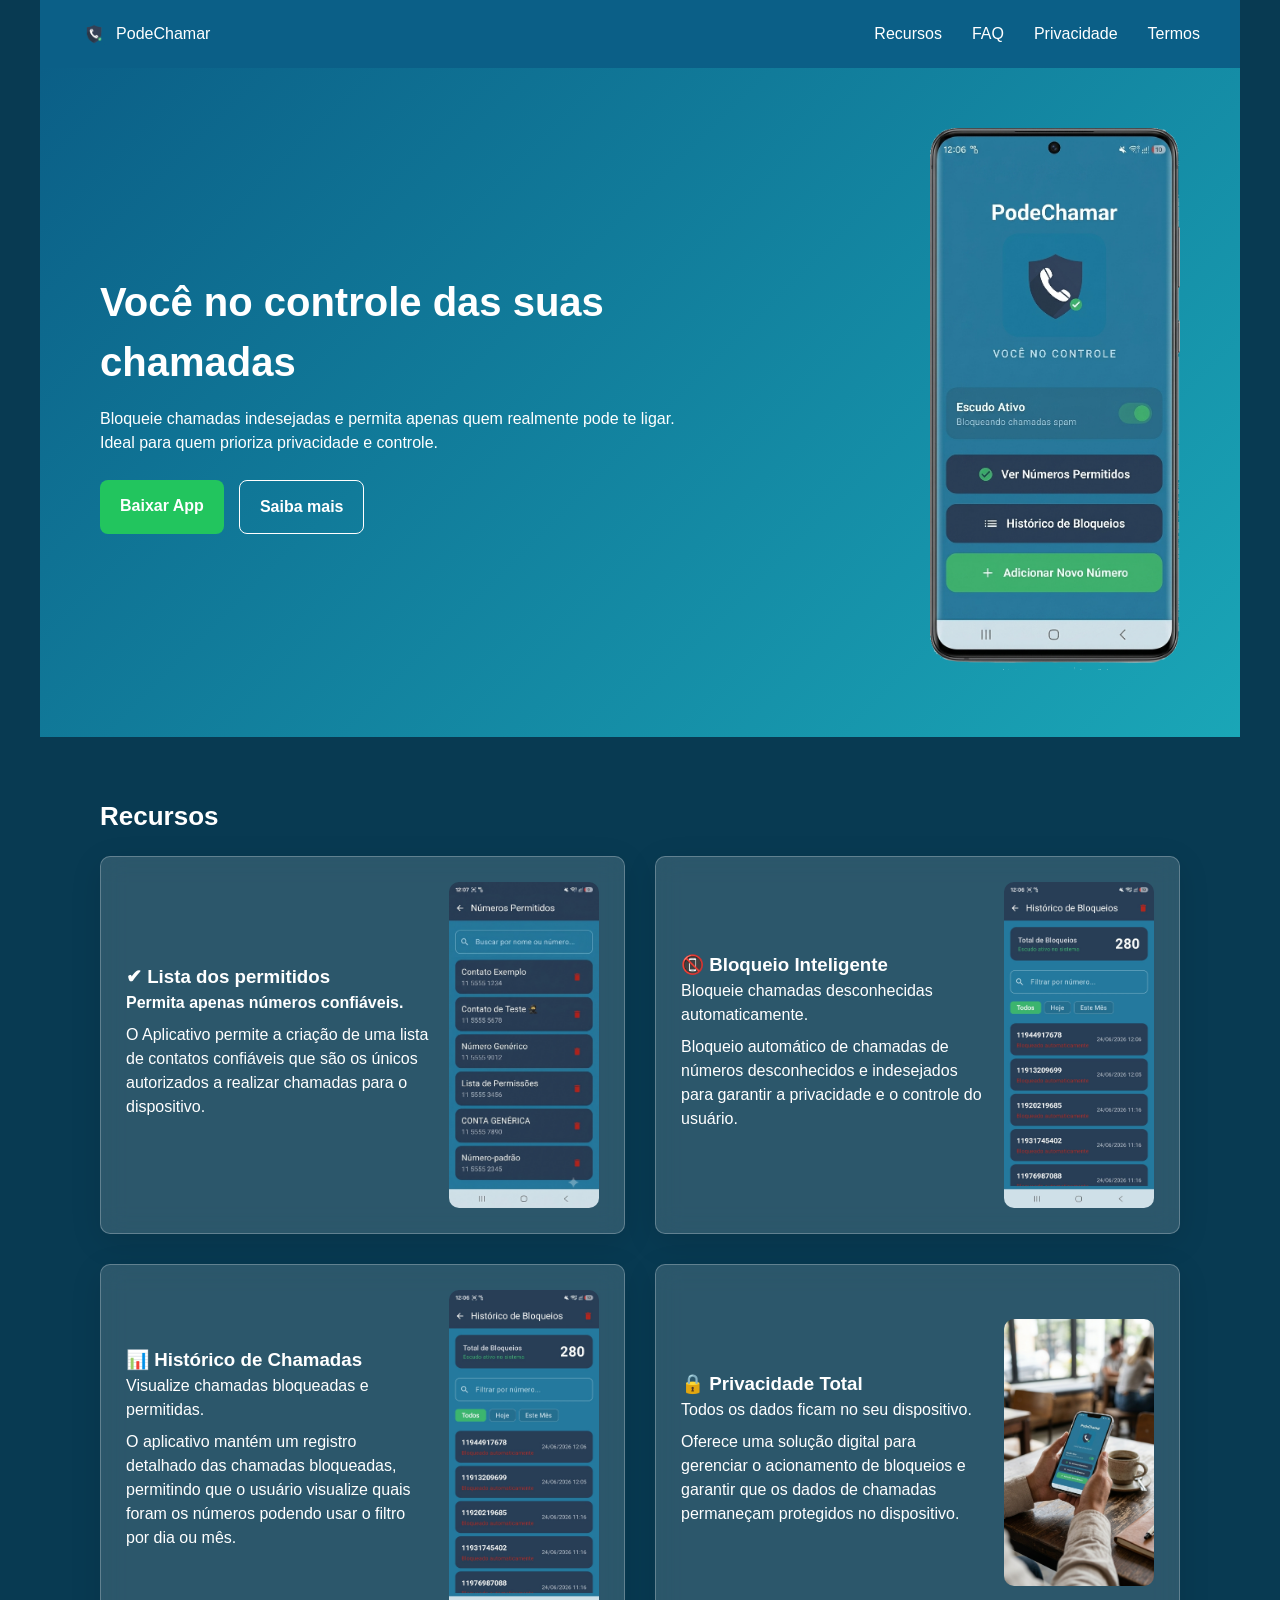
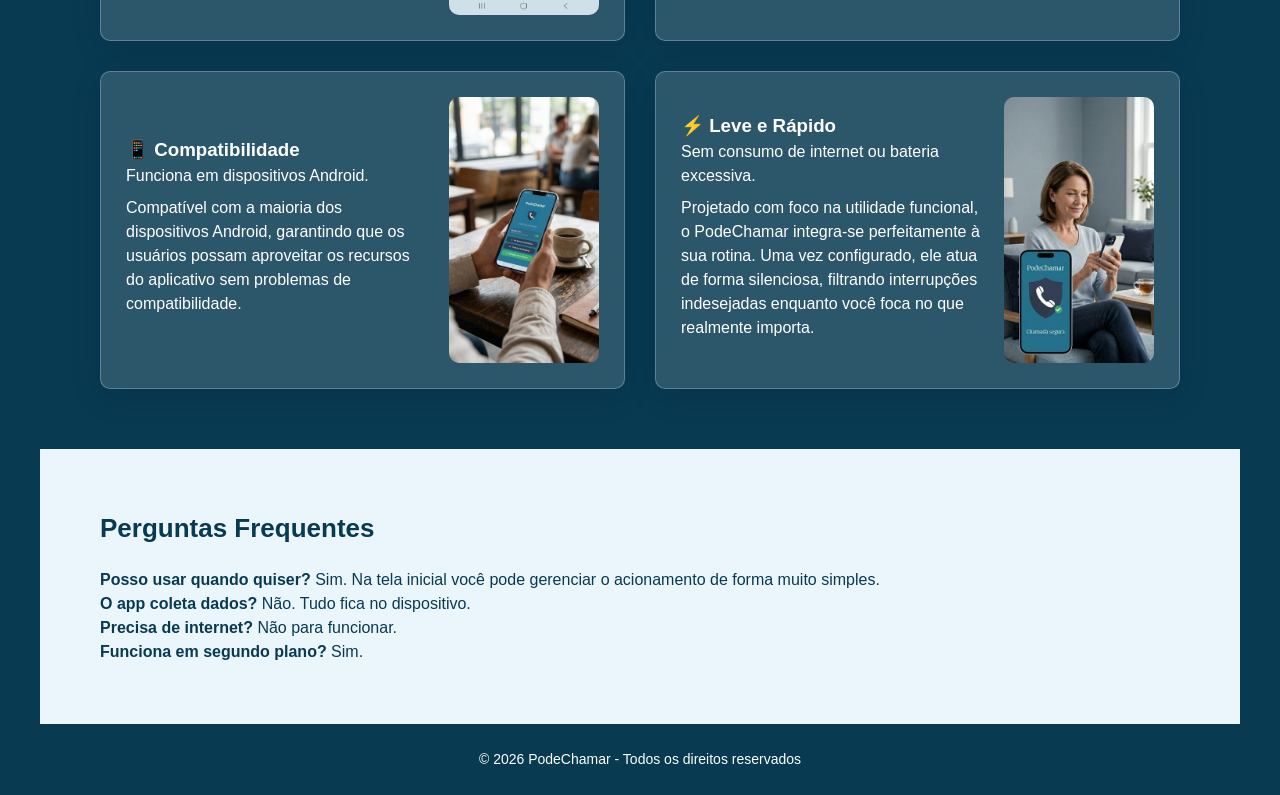
==== index.html @ 0a2f888c "Add imagens em recursos" ====
<!DOCTYPE html>
<html lang="pt-br">
<head>
  <meta charset="UTF-8">
  <meta name="viewport" content="width=device-width, initial-scale=1.0">
  <title>PodeChamar - Controle suas chamadas</title>
  <link rel="icon" type="image/png" href="imagens/favicon.png">
  <link rel="stylesheet" href="style.css">
</head>

<body>

<header class="header">
  <div class="logo">
    <img src="imagens/escudo_s-fundo.png" alt="Escudo PodeChamar" class="escudo-logo">
    PodeChamar
  </div>
  <nav>
    <a href="#recursos">Recursos</a>
    <a href="#faq">FAQ</a>
    <a href="politica-privacidade.html">Privacidade</a>
    <a href="termo-uso.html">Termos</a>
  </nav>
</header>

<section class="hero">
  <div class="hero-text">
    <h1>Você no controle das suas chamadas</h1>
    <p>Bloqueie chamadas indesejadas e permita apenas quem realmente pode te ligar.</p>
    <p>Ideal para quem prioriza privacidade e controle.</p>

    <div class="buttons">
      <a class="btn-primary" href="#">Baixar App</a>
      <a class="btn-secondary" href="#recursos">Saiba mais</a>
    </div>
  </div>

  <div class="hero-image">
    <img src="imagens/camp2.png" alt="PodeChamar">
  </div>
</section>

<section id="recursos" class="section">
  <h2>Recursos</h2>

  <div class="grid">
    <div class="card">
      <div class="card-content">
        <h3>✔ Lista dos permitidos</h3>
        <p class="card-subtitle">Permita apenas números confiáveis.</p>
        <p>O Aplicativo permite a criação de uma lista de contatos confiáveis que são os únicos autorizados a realizar chamadas para o dispositivo.</p>
      </div>
  
      <div class="card-image-wrapper">
        <img src="imagens/lista_permitidos.png" class="card-img" alt="Tela de contatos permitidos">
      </div>      
    </div>
     

    <div class="card">      
      <div class="card-content">
        <h3>📵 Bloqueio Inteligente</h3>
        <p>Bloqueie chamadas desconhecidas automaticamente.</p>
        <p>Bloqueio automático de chamadas de números desconhecidos e indesejados para garantir a privacidade e o controle do usuário.</p>
      </div>

      <div class="card-image-wrapper">  
        <img src="imagens/historico.jpeg" class="card-img" alt="Bloqueio Inteligente">
      </div>
    </div>

    <div class="card">
      <div class="card-content">
        <h3>📊 Histórico de Chamadas</h3>
        <p>Visualize chamadas bloqueadas e permitidas.</p>
        <p>O aplicativo mantém um registro detalhado das chamadas bloqueadas, permitindo que o usuário visualize quais foram os números podendo usar o filtro por dia ou mês.</p>
      </div>
      <div class="card-image-wrapper">
        <img src="imagens/historico.jpeg" class="card-img" alt="Tela de histórico de chamadas">
      </div>
    </div>

    <div class="card">
      <div class="card-content">  
        <h3>🔒 Privacidade Total</h3>
        <p>Todos os dados ficam no seu dispositivo.</p>
        <p>Oferece uma solução digital para gerenciar o acionamento de bloqueios e garantir que os dados de chamadas permaneçam protegidos no dispositivo.</p>
      </div>
      <div class="card-image-wrapper">
        <img src="imagens/camp1.png" class="card-img" alt="Privacidade Total">
      </div>
    </div>

    <div class="card">
      <div class="card-content">
        <h3>📱 Compatibilidade</h3>
        <p>Funciona em dispositivos Android.</p>
        <p>Compatível com a maioria dos dispositivos Android, garantindo que os usuários possam aproveitar os recursos do aplicativo sem problemas de compatibilidade.</p>
      </div>
      <div class="card-image-wrapper">
        <img src="imagens/camp1.png" class="card-img" alt="Leve e Rápido">
      </div>
    </div>

    <div class="card">
      <div class="card-content">
        <h3>⚡ Leve e Rápido</h3>
        <p>Sem consumo de internet ou bateria excessiva.</p>
        <p>Projetado com foco na utilidade funcional, o PodeChamar integra-se perfeitamente à sua rotina. Uma vez configurado, ele atua de forma silenciosa, filtrando interrupções indesejadas enquanto você foca no que realmente importa.</p>
      </div>
      <div class="card-image-wrapper">
        <img src="imagens/appBanner.png" class="card-img" alt="Leve e Rápido">
      </div>
    </div>
</section>

<section id="faq" class="section light">
  <h2>Perguntas Frequentes</h2>

  <div class="faq">
    <p><strong>Posso usar quando quiser?</strong> Sim. Na tela inicial você pode gerenciar o acionamento de forma muito simples.</p>
    <p><strong>O app coleta dados?</strong> Não. Tudo fica no dispositivo.</p>
    <p><strong>Precisa de internet?</strong> Não para funcionar.</p>
    <p><strong>Funciona em segundo plano?</strong> Sim.</p>
  </div>
</section>

<footer>
  <p>© 2026 PodeChamar - Todos os direitos reservados</p>
</footer>

</body>
</html>
---- style.css ----
/* ==========================================================================
   1. VARIÁVEIS E CONFIGURAÇÕES GERAIS (PADRÃO MOBILE)
   ========================================================================== */
:root {
  --primary: #0b5f87;   /* #0b5f87, #083a52 */
  --secondary: #1aa6b7;
  --dark: #083a52;      /* Ajustado para um tom mais escuro para contraste de texto */
  --light: #0b5f87;     /* Alterado para fundir perfeitamente com o fundo da sua logo */
  --bg-cards: #eaf6fb;  /* Nova variável para o fundo claro sutil onde for necessário */
  --success: #22c55e;
}

* {
  margin: 0;
  padding: 0;
  box-sizing: border-box;
  font-family: Arial, sans-serif;
}

body {
  background: var(--light);
  color: white; /* Texto geral claro, já que o fundo agora é escuro */
  font-size: 16px;
  line-height: 1.5;
}

/* Imagens fluidas para nunca quebrarem o layout */
img {
  max-width: 100%;
  height: auto;
}

/* ==========================================================================
   2. COMPONENTES E ELEMENTOS (BASE MOBILE-FIRST)
   ========================================================================== */

/* LOGO */
.logo {
  display: flex;
  align-items: center;
  gap: 8px;
}

.escudo-logo {
  height: 28px;
  width: auto;
}

/* HEADER */
.header {
  display: flex;
  flex-direction: column; /* Empilha logo e menu no celular */
  align-items: center;
  gap: 15px;
  padding: 20px;
  background: var(--primary);
  color: white;
  text-align: center;
}

.header nav {
  display: flex;
  gap: 15px;
}

.header nav a {
  color: white;
  text-decoration: none;
  font-size: 14px;
}

/* HERO (Seção Principal) */
.hero {
  display: flex;
  flex-direction: column; /* Texto em cima, imagem/conteúdo embaixo */
  gap: 30px;
  padding: 40px 20px;
  background: linear-gradient(135deg, var(--primary), var(--secondary));
  color: white;
  text-align: center;
}

.hero-text {
  max-width: 100%; /* Ocupa a largura total no mobile */
}

.hero h1 {
  font-size: 32px; /* Fonte ligeiramente menor para não quebrar no celular */
  margin-bottom: 15px;
}

/* BOTÕES (Área de toque otimizada para dedos no celular) */
.buttons {
  display: flex;
  flex-direction: column; /* Botões empilhados no mobile facilitam o clique */
  gap: 12px;
  margin-top: 25px;
}

.btn-primary, .btn-secondary {
  display: inline-block;
  padding: 14px 20px; /* Mais altura para facilitar o toque */
  border-radius: 8px;
  text-decoration: none;
  font-weight: bold;
  text-align: center;
}

.btn-primary {
  background: var(--success);
  color: white;
}

.btn-secondary {
  color: white;
  border: 1px solid white;
}

/* SECTIONS GERAIS */
.section {
  padding: 40px 20px;
}

.section h2 {
  margin-bottom: 20px;
  text-align: center;
  font-size: 26px;
}

/* GRID DE CARDS */
.grid {
  display: flex;
  flex-direction: column; /* Um card embaixo do outro no celular */
  gap: 20px;
}

/* Garante que no mobile haja um espaçamento entre o texto e a imagem abaixo */
.card {
  display: flex;
  flex-direction: column;
  gap: 20px;
}

.card-subtitle {
  font-weight: bold;
  margin-bottom: 10px;
}

.card-content p {
  margin-bottom: 8px;
}

/* Centraliza a imagem no mobile */
.card-image-wrapper {
  display: flex;
  justify-content: center;
  align-items: center;
}

/* FAQ / SEÇÃO CLARA */
.light {
  background: var(--bg-cards);
  color: var(--dark);
}

/* FOOTER */
footer {
  text-align: center;
  padding: 25px 20px;
  background: var(--dark);
  color: white;
  font-size: 14px;
}


/* ==========================================================================
   3. MEDIA QUERIES (ADAPTAÇÃO PARA TELAS MAIORES)
   ========================================================================== */

/* Ajustes para Tablets e Desktops pequenos (A partir de 768px) */
@media (min-width: 768px) {
  .header {
    flex-direction: row; /* Logo e menu voltam a ficar lado a lado */
    justify-content: space-between;
    padding: 20px 40px;
  }

  .header nav a {
    font-size: 16px;
    margin-left: 15px;
  }

  .hero {
    flex-direction: row; /* Texto e imagem lado a lado */
    justify-content: space-between;
    align-items: center;
    padding: 60px;
  }

  .hero-image img {
    width: 250px;
    height: auto;
  }

  .hero-text {
    max-width: 55%;
    text-align: left; /* Alinhamento à esquerda fica melhor em telas grandes */
  }

  .hero h1 {
    font-size: 40px;
  }

  .buttons {
    flex-direction: row; /* Botões voltam a ficar lado a lado */
    gap: 0;
  }

  .btn-secondary {
    margin-left: 15px;
  }

  .section {
    padding: 60px;
  }

  .section h2 {
    text-align: left;
  }

  .grid {
    display: grid;
    grid-template-columns: repeat(2, 1fr);
    gap: 30px;
}

  .card {
    flex-direction: row;       /* Coloca texto e imagem lado a lado */
    align-items: center;       /* Alinha verticalmente ao centro */
    justify-content: space-between; /* Empurra o texto para a esquerda e imagem para a direita */
    gap: 20px;

    /* Substitui o fundo branco sólido por um branco com 15% de opacidade */
    background: rgba(255, 255, 255, 0.15); 
    
    /* O segredo do vidro: desfoca o que está atrás do card */
    backdrop-filter: blur(12px);
    -webkit-backdrop-filter: blur(12px); /* Suporte para navegadores Safari */
    
    /* Uma borda fina e sutil que parece o corte do vidro refletindo a luz */
    border: 1px solid rgba(255, 255, 255, 0.25);
    
    /* Mantém a cor do texto legível sobre o vidro */
    color: #ffffff; 
    
    /* Seus estilos anteriores de estrutura */
    padding: 25px;
    border-radius: 10px;
    display: flex;   
        
    /* Sombra mais suave para combinar com a leveza do vidro */
    box-shadow: 0 8px 32px 0 rgba(0, 0, 0, 0.1);

  } 
  

  .card-content {
    flex: 1;                   /* Faz o texto ocupar o máximo de espaço disponível */
    text-align: left;          /* Garante o alinhamento à esquerda */
  }

  .card-image-wrapper {
    flex-shrink: 0;            /* Impede que a imagem seja esmagada */
  }

  .card-img {
    width: 150px;              /* Ajuste o tamanho ideal da imagem do mockup aqui */
    height: auto;
    border-radius: 10px;

}

/* Ajustes para Telas Grandes / Desktops (A partir de 1024px) */
@media (min-width: 1024px) {
  /* Limita a largura do conteúdo para não esticar infinitamente em monitores ultra-wide */
  .header, .hero, .section {
    max-width: 1200px;
    margin: 0 auto;
    width: 100%;
  }
  
  body {
    /* Cria um efeito de preenchimento nas laterais caso o monitor seja gigante */
    background-color: var(--dark); 
  }
}
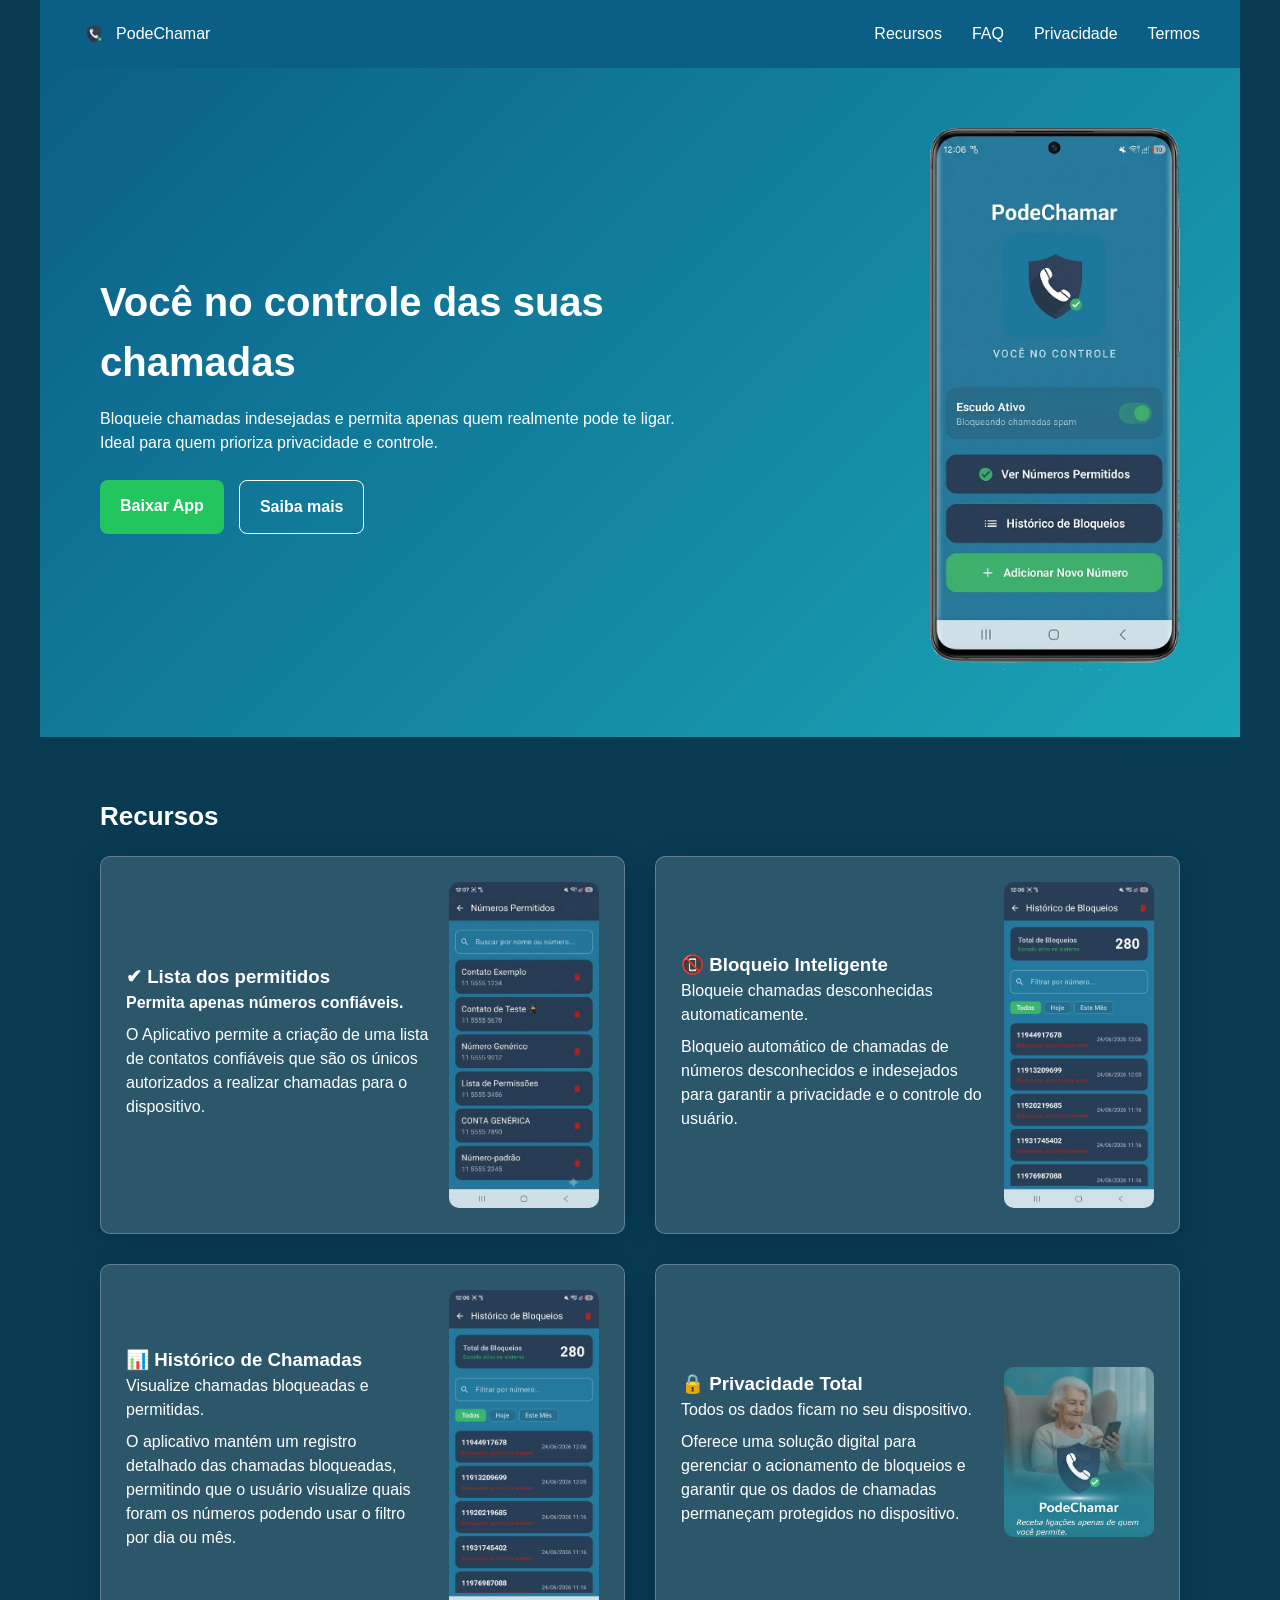
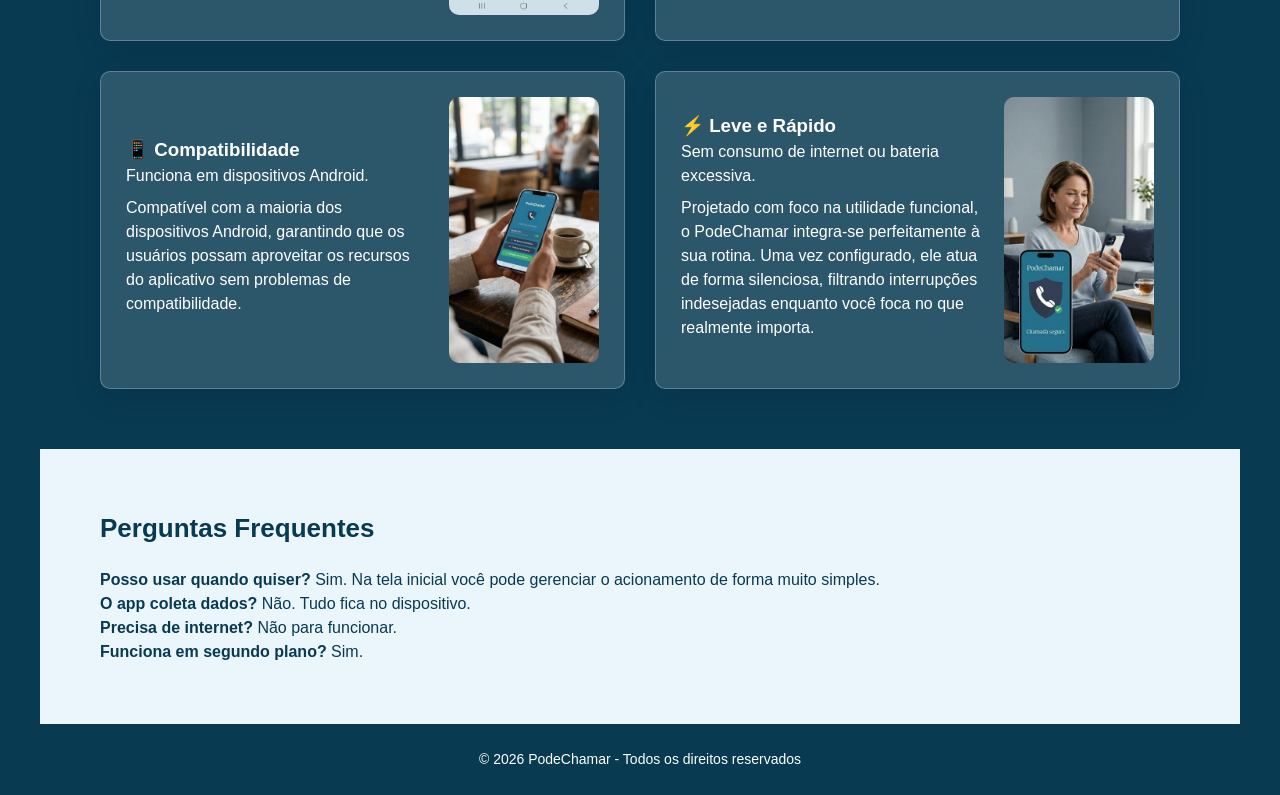
==== commit 54f93f9f: "Troca de imagem na seção "privacidade"" ====
--- a/index.html
+++ b/index.html
@@ -87,7 +87,7 @@
         <p>Oferece uma solução digital para gerenciar o acionamento de bloqueios e garantir que os dados de chamadas permaneçam protegidos no dispositivo.</p>
       </div>
       <div class="card-image-wrapper">
-        <img src="imagens/camp1.png" class="card-img" alt="Privacidade Total">
+        <img src="imagens/banner_idosa.png" class="card-img" alt="Privacidade Total">
       </div>
     </div>
 
--- a/style.css
+++ b/style.css
@@ -80,6 +80,39 @@
   text-align: center;
 }
 
+/* Container da imagem */
+.hero2-image {
+  display: flex;
+  justify-content: center;
+  align-items: center;
+  padding: 20px;
+  width: 100%;
+}
+
+/* O escudo em si */
+.hero2-image img {
+  width: 100%;
+  max-width: 180px; /* Tamanho máximo ideal para o escudo no celular */
+  height: auto;     /* Mantém a proporção sem distorcer */
+  filter: drop-shadow(0px 8px 16px rgba(0, 0, 0, 0.25)); /* Dá um efeito de sombra flutuante bem legal no escudo */
+}
+
+/* Centralização do Escudo na Política de Privacidade */
+.hero2-image {
+  display: flex;
+  justify-content: center;
+  align-items: center;
+  margin: 40px auto; 
+  width: 100%;             
+}
+
+.hero2-image img {
+  width: 100%;
+  max-width: 150px; /* Se no computador você achar que 150px ficou pequeno, aí sim você pode mudar o max-width dentro do desktop */
+  height: auto;
+  filter: drop-shadow(0px 4px 10px rgba(0, 0, 0, 0.15)); 
+}
+
 .hero-text {
   max-width: 100%; /* Ocupa a largura total no mobile */
 }
@@ -137,6 +170,7 @@
 /* Garante que no mobile haja um espaçamento entre o texto e a imagem abaixo */
 .card {
   display: flex;
+  background-color: rgba(255, 255, 255, 0.45);
   flex-direction: column;
   gap: 20px;
 }
@@ -200,6 +234,10 @@
   .hero-image img {
     width: 250px;
     height: auto;
+  }
+
+  .hero2-image img {
+    max-width: 150px; /* O escudo fica maior e imponente no computador */
   }
 
   .hero-text {
@@ -293,4 +331,5 @@
     /* Cria um efeito de preenchimento nas laterais caso o monitor seja gigante */
     background-color: var(--dark); 
   }
-}+}
+}
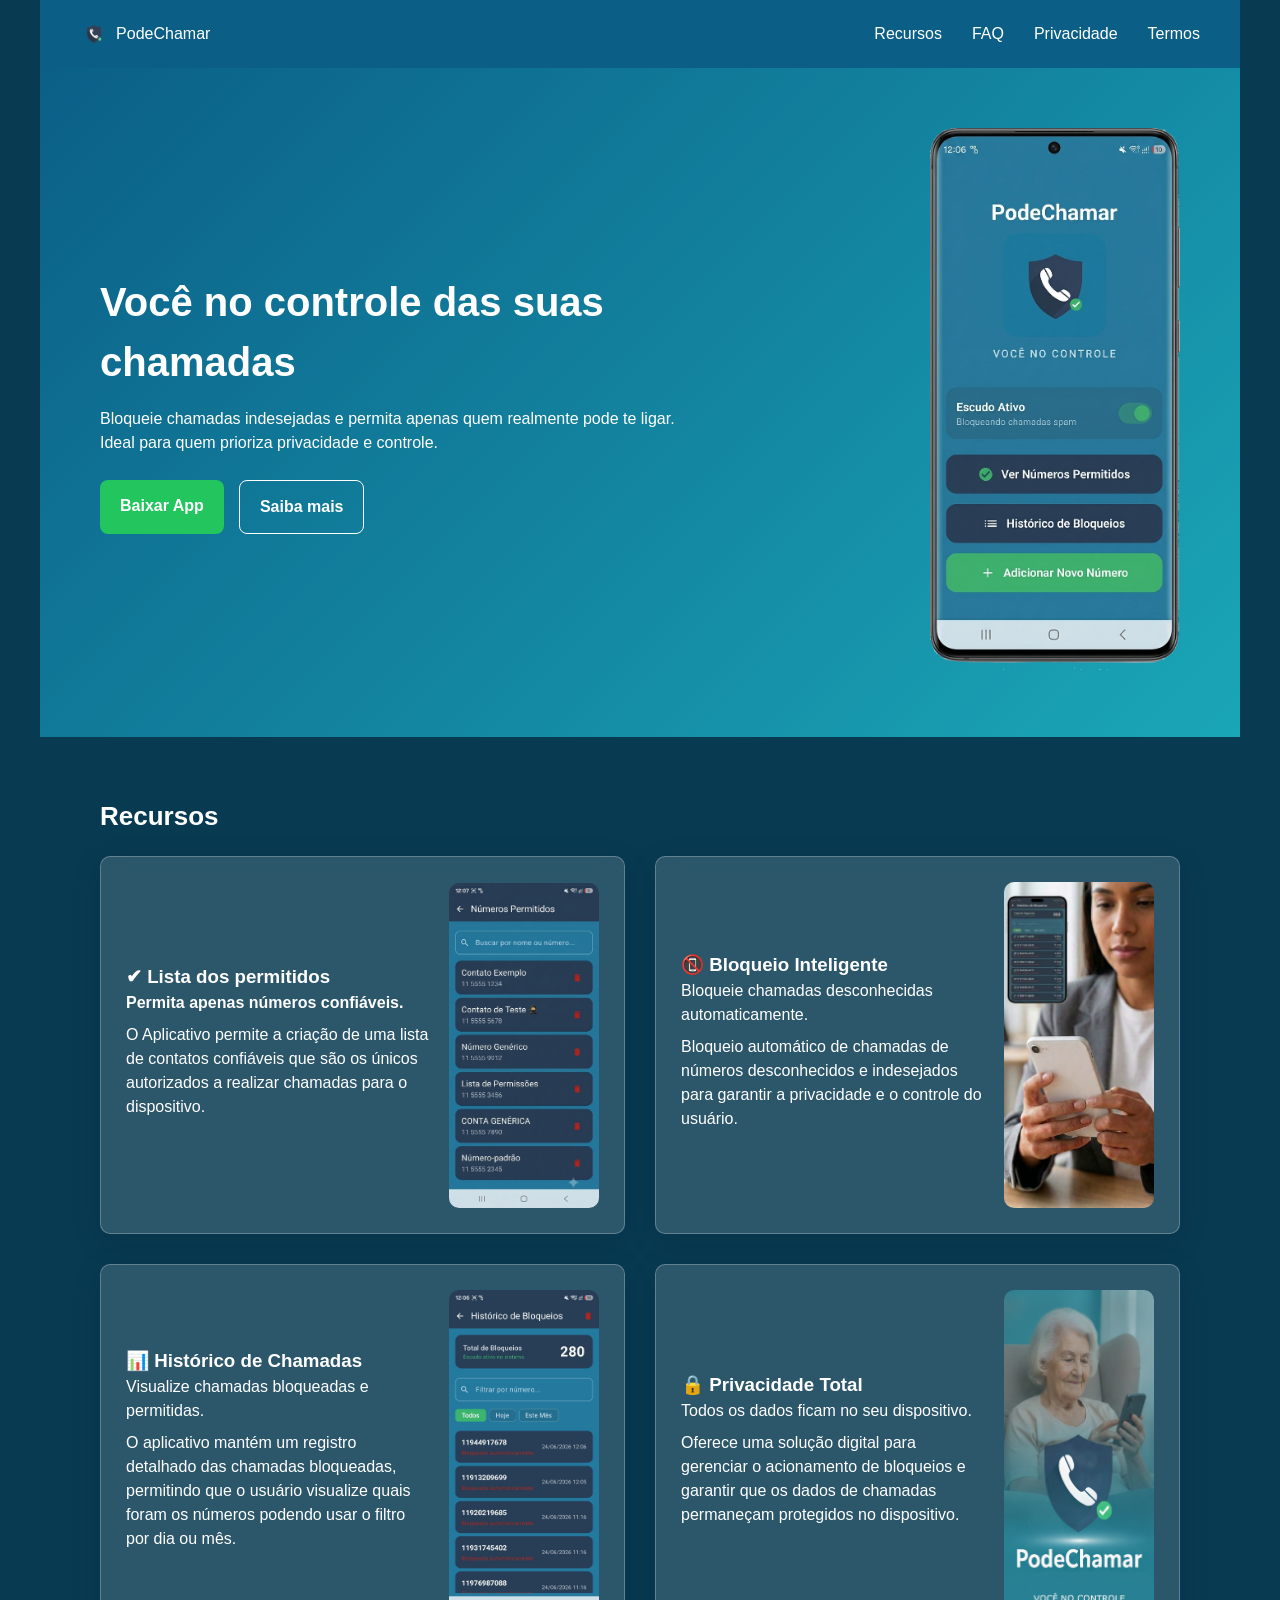
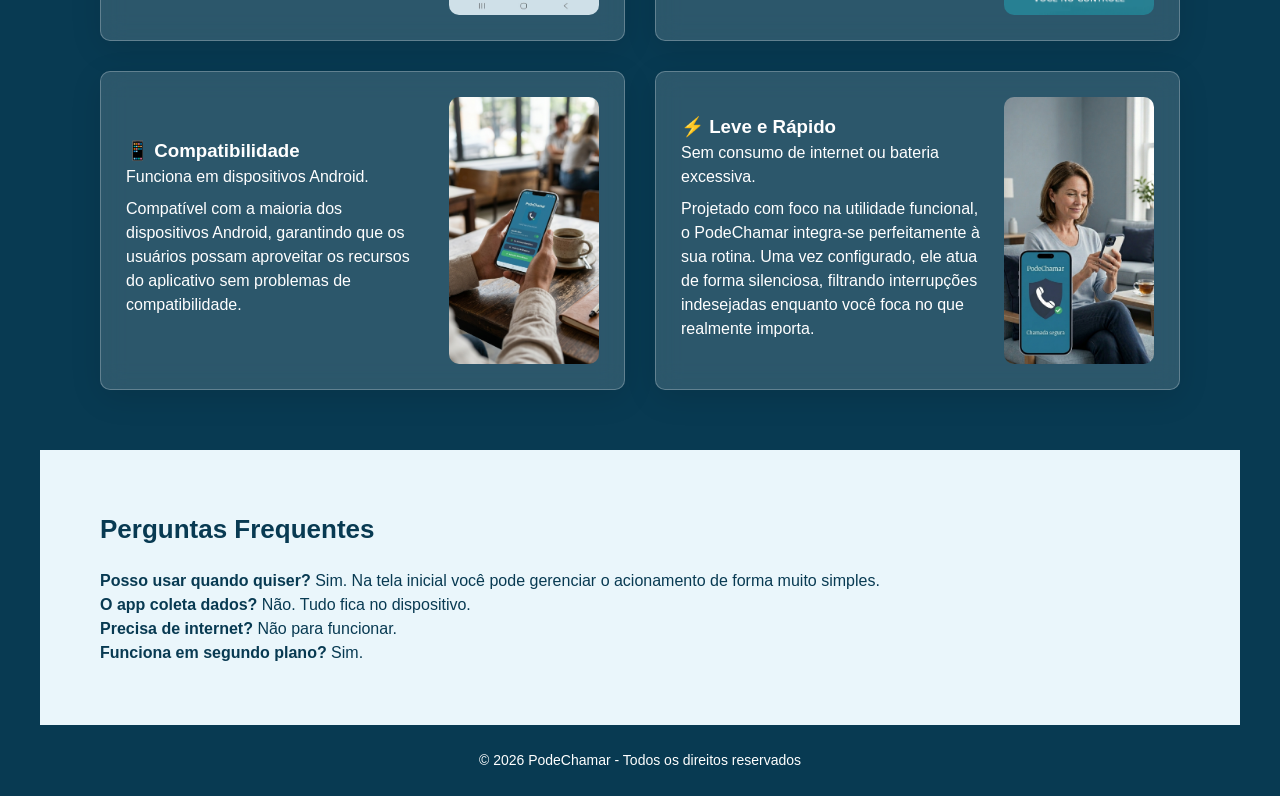
==== commit e551809c: "Atualização de imagens" ====
--- a/index.html
+++ b/index.html
@@ -65,7 +65,7 @@
       </div>
 
       <div class="card-image-wrapper">  
-        <img src="imagens/historico.jpeg" class="card-img" alt="Bloqueio Inteligente">
+        <img src="imagens/lista_bloqueio1.png" class="card-img" alt="Bloqueio Inteligente">
       </div>
     </div>
 
@@ -87,7 +87,7 @@
         <p>Oferece uma solução digital para gerenciar o acionamento de bloqueios e garantir que os dados de chamadas permaneçam protegidos no dispositivo.</p>
       </div>
       <div class="card-image-wrapper">
-        <img src="imagens/banner_idosa.png" class="card-img" alt="Privacidade Total">
+        <img src="imagens/banner_idosa2.png" class="card-img" alt="Privacidade Total">
       </div>
     </div>
 
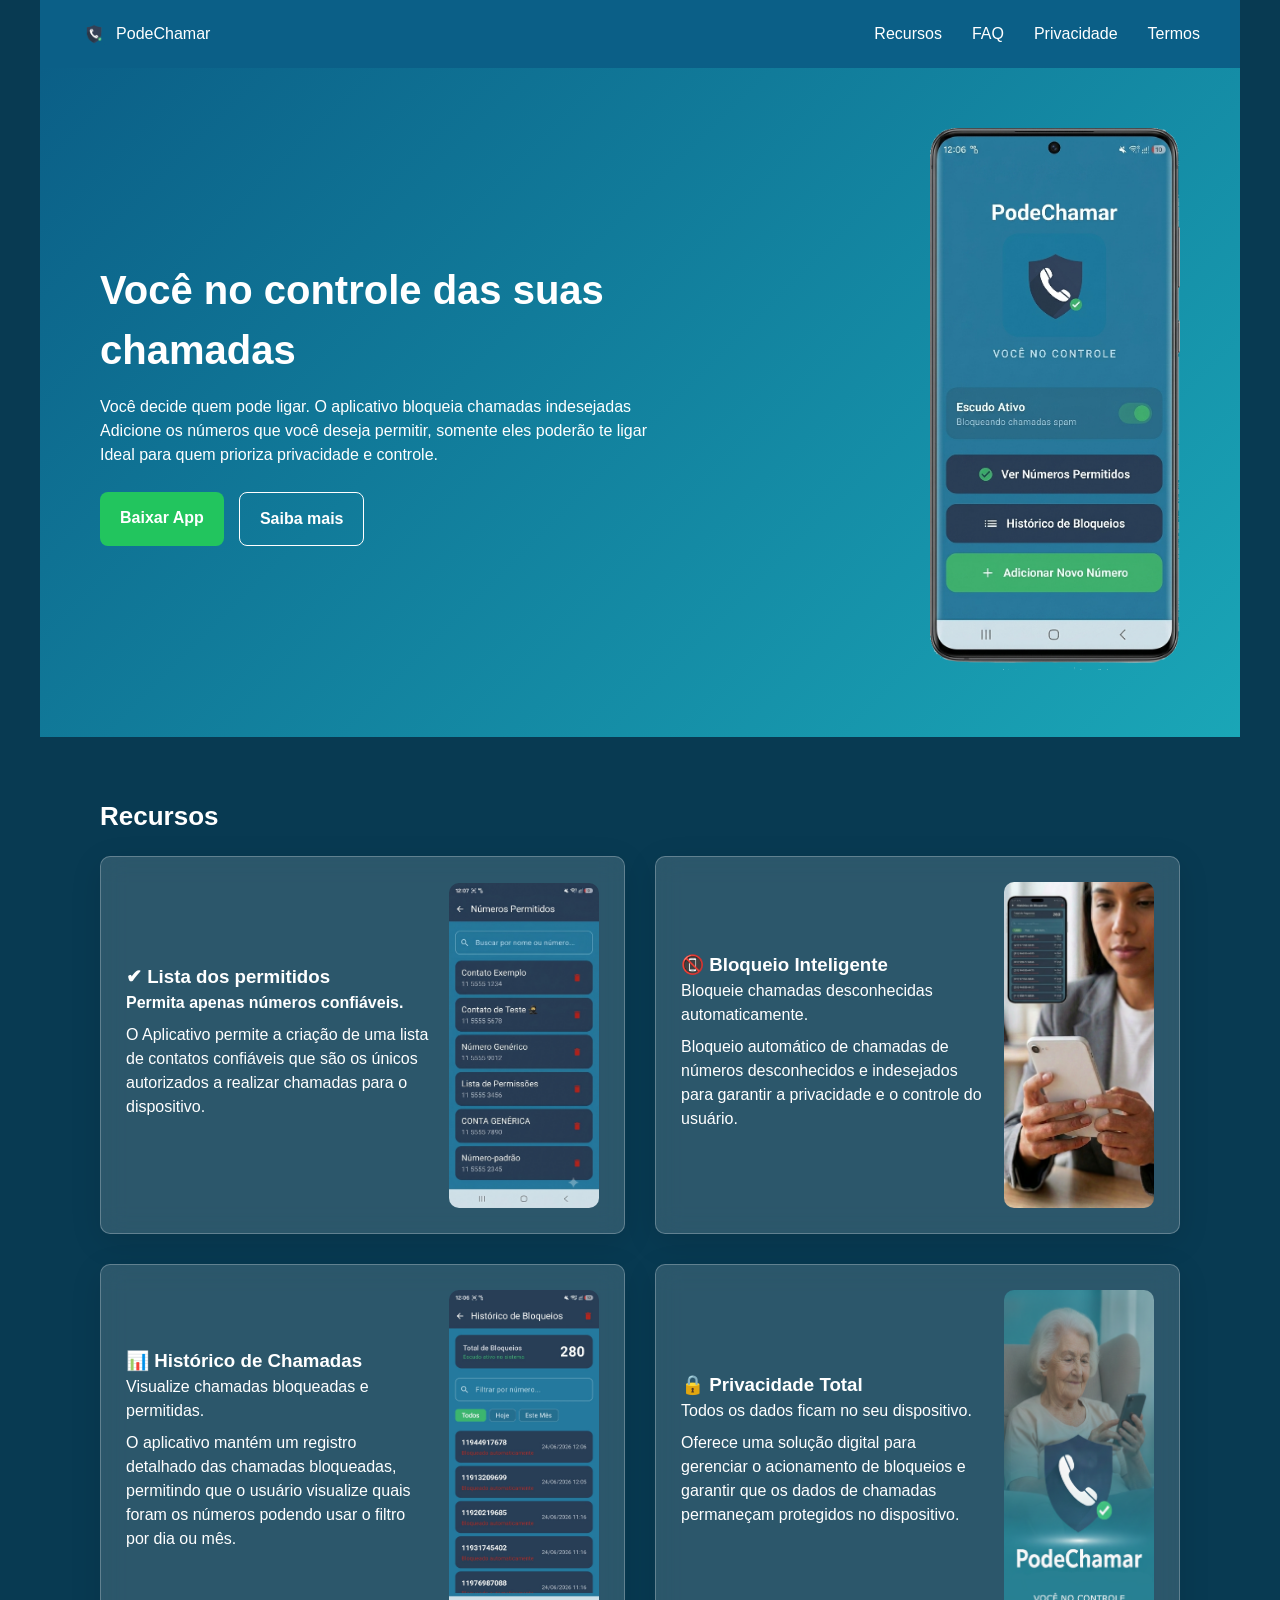
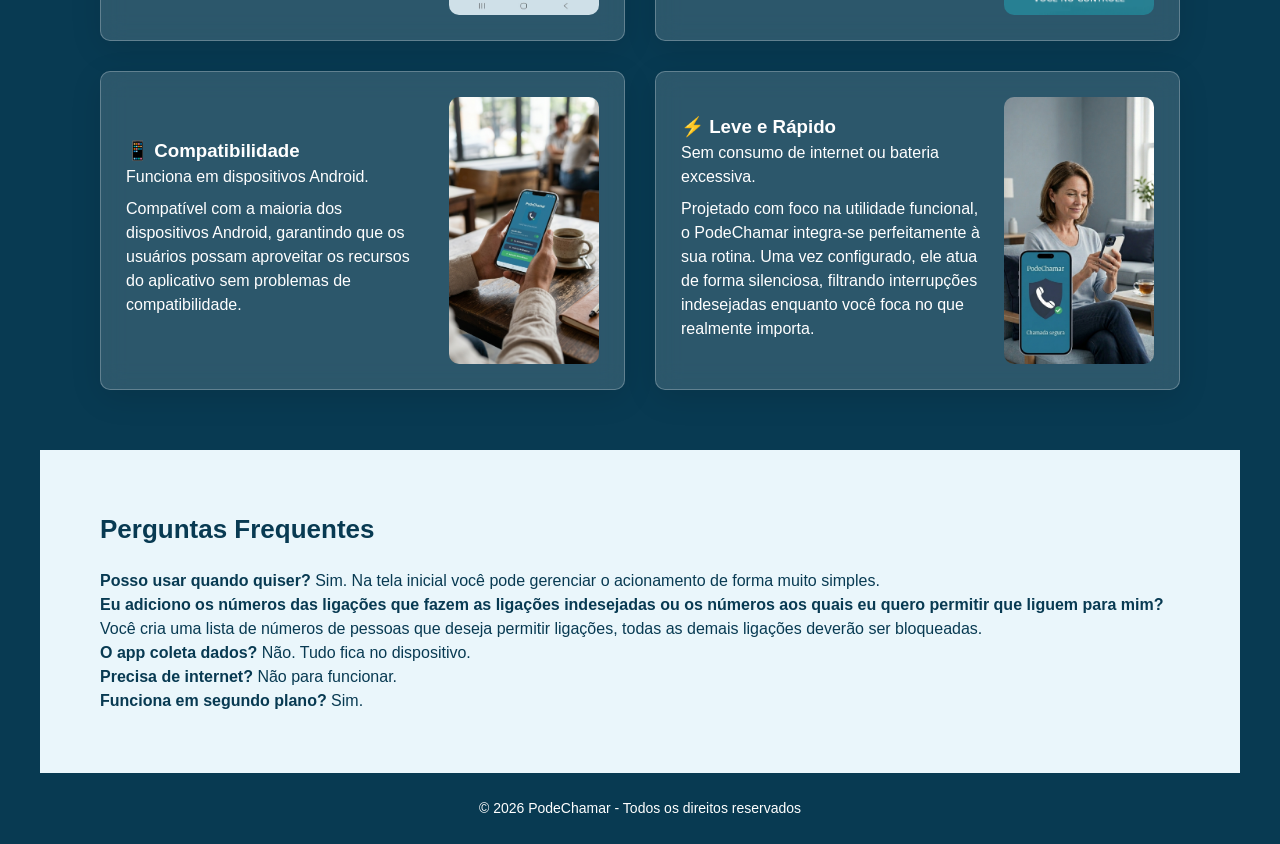
==== commit 57b13156: "mudança de frase inicial." ====
--- a/index.html
+++ b/index.html
@@ -26,7 +26,8 @@
 <section class="hero">
   <div class="hero-text">
     <h1>Você no controle das suas chamadas</h1>
-    <p>Bloqueie chamadas indesejadas e permita apenas quem realmente pode te ligar.</p>
+    <p>Você decide quem pode ligar. O aplicativo bloqueia chamadas indesejadas</p>
+    <p>Adicione os números que você deseja permitir, somente eles poderão te ligar</p>
     <p>Ideal para quem prioriza privacidade e controle.</p>
 
     <div class="buttons">
@@ -119,6 +120,7 @@
 
   <div class="faq">
     <p><strong>Posso usar quando quiser?</strong> Sim. Na tela inicial você pode gerenciar o acionamento de forma muito simples.</p>
+    <p><strong>Eu adiciono os números das ligações que fazem as ligações indesejadas ou os números aos quais eu quero permitir que liguem para mim?</strong> Você cria uma lista de números de pessoas que deseja permitir ligações, todas as demais ligações deverão ser bloqueadas.</p>
     <p><strong>O app coleta dados?</strong> Não. Tudo fica no dispositivo.</p>
     <p><strong>Precisa de internet?</strong> Não para funcionar.</p>
     <p><strong>Funciona em segundo plano?</strong> Sim.</p>
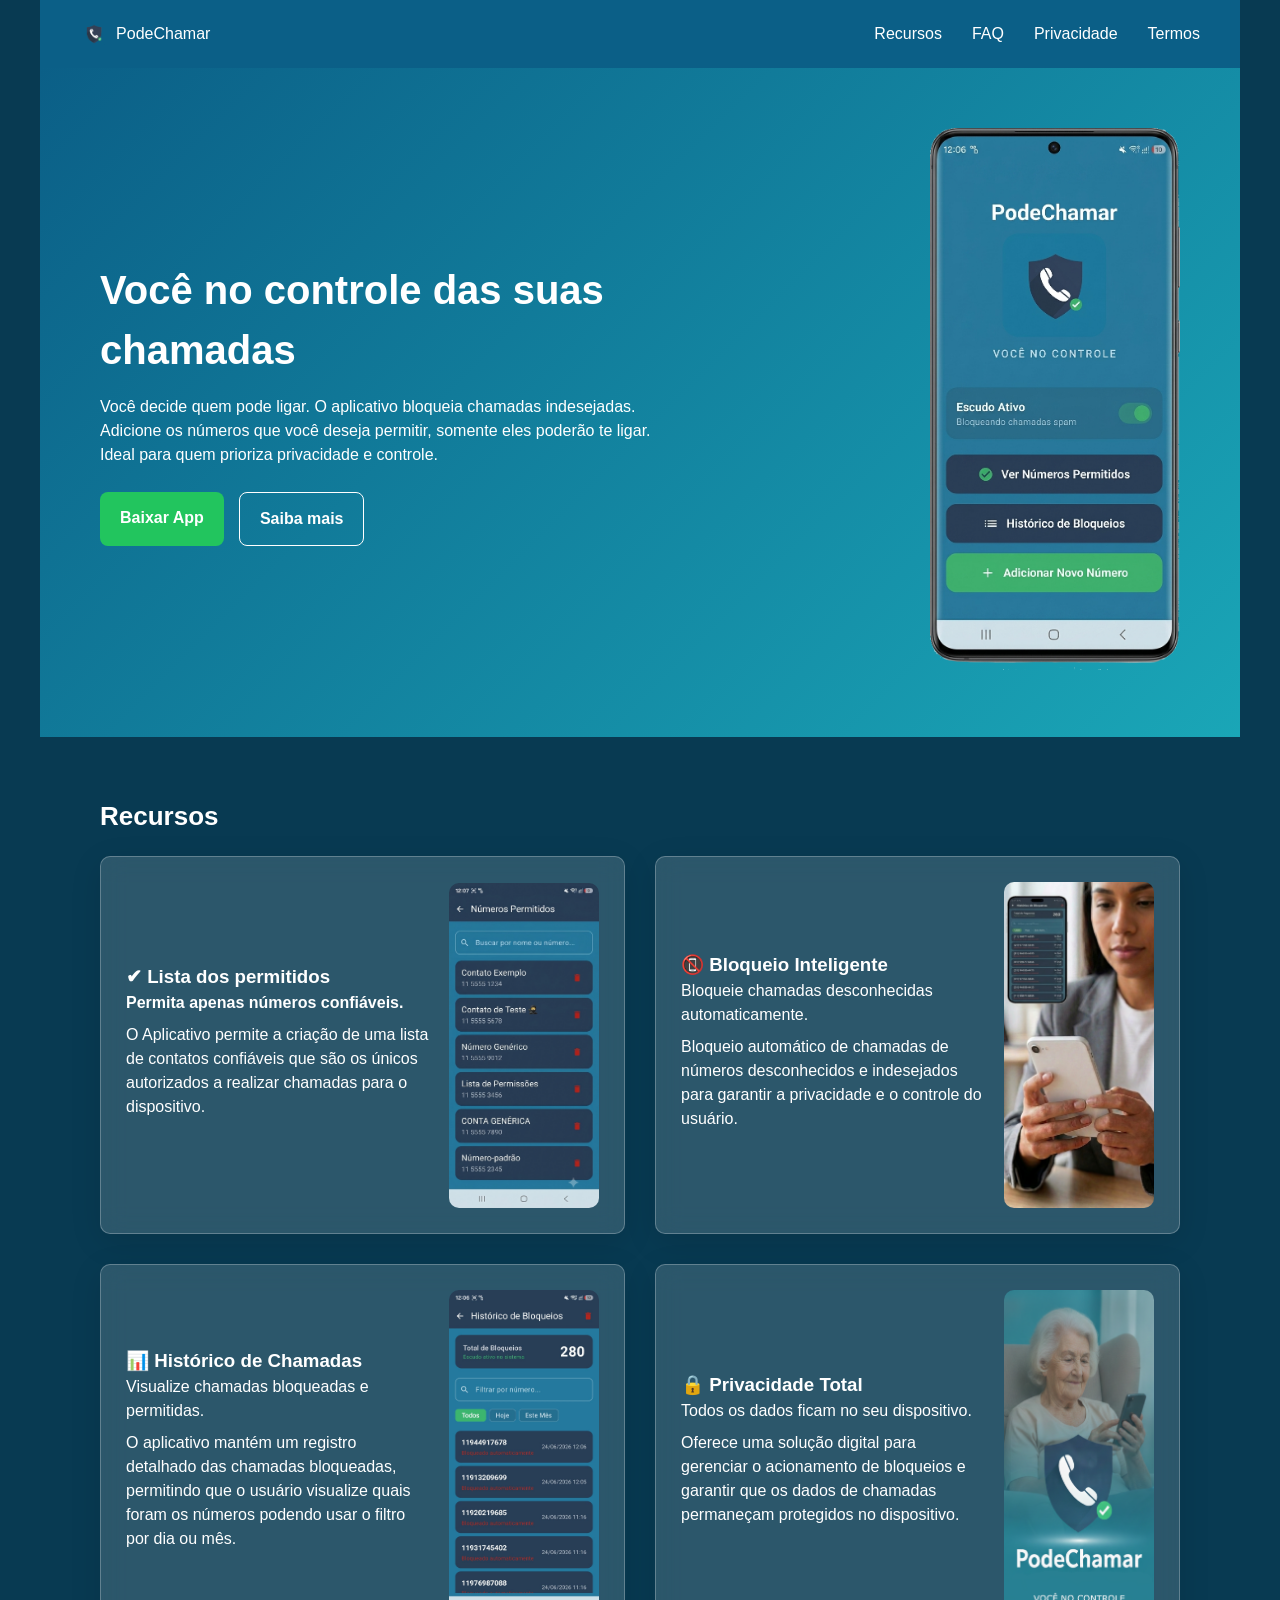
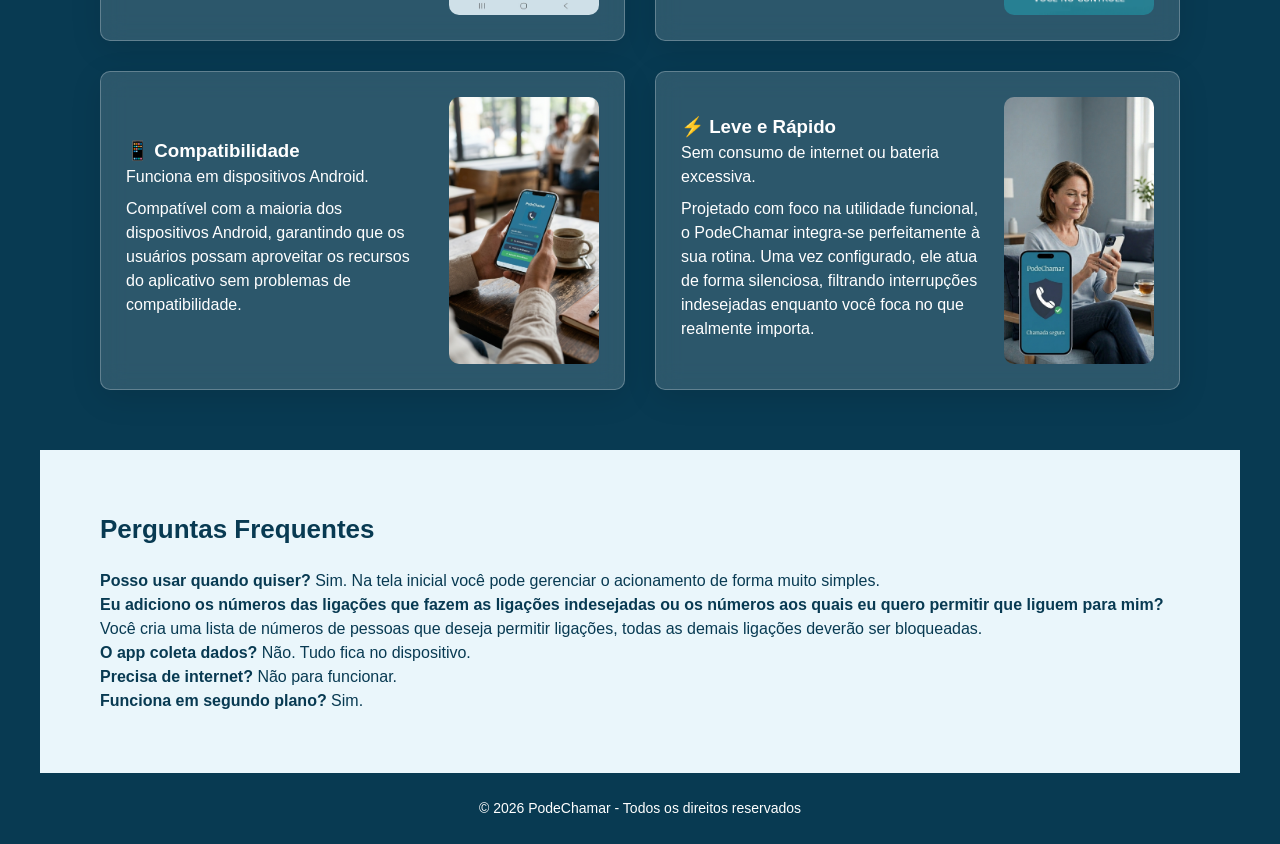
==== commit 9d1a8c4b: "correção de frase inicial" ====
--- a/index.html
+++ b/index.html
@@ -26,8 +26,8 @@
 <section class="hero">
   <div class="hero-text">
     <h1>Você no controle das suas chamadas</h1>
-    <p>Você decide quem pode ligar. O aplicativo bloqueia chamadas indesejadas</p>
-    <p>Adicione os números que você deseja permitir, somente eles poderão te ligar</p>
+    <p>Você decide quem pode ligar. O aplicativo bloqueia chamadas indesejadas.</p>
+    <p>Adicione os números que você deseja permitir, somente eles poderão te ligar.</p>
     <p>Ideal para quem prioriza privacidade e controle.</p>
 
     <div class="buttons">
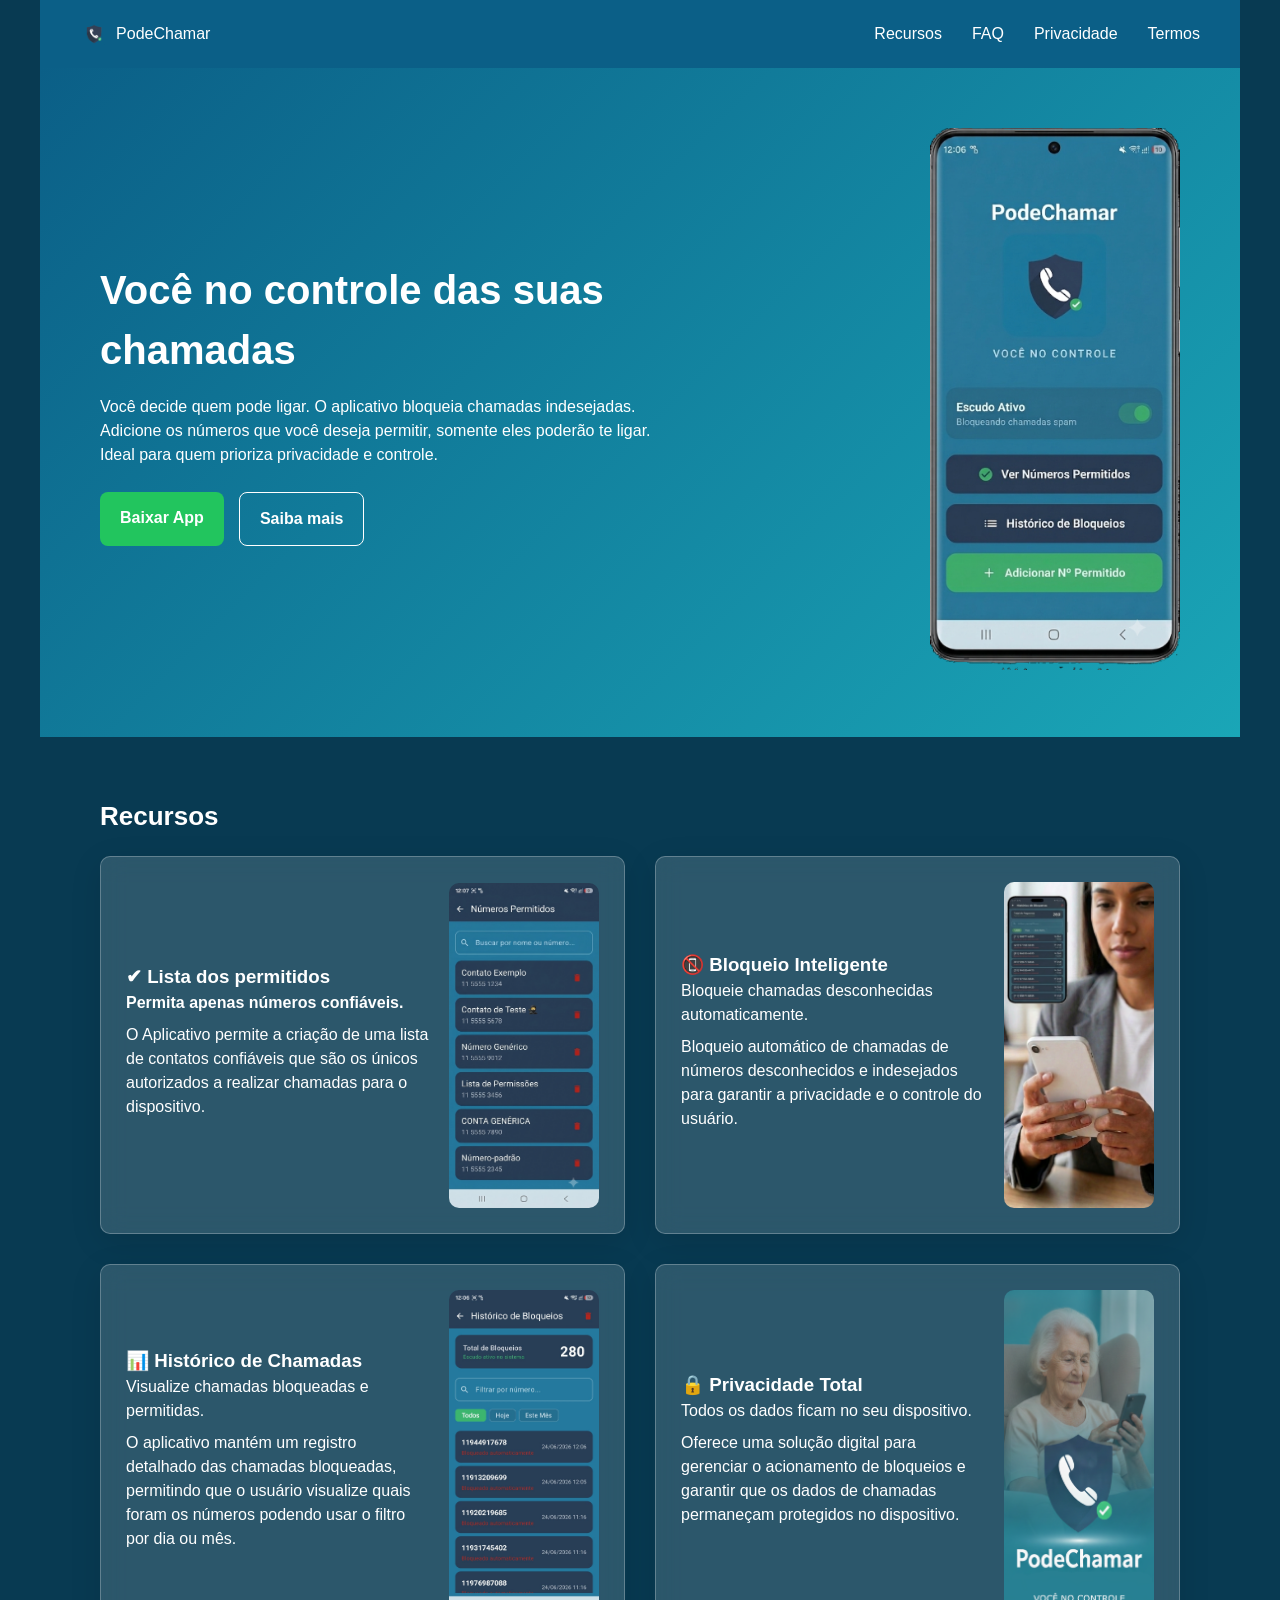
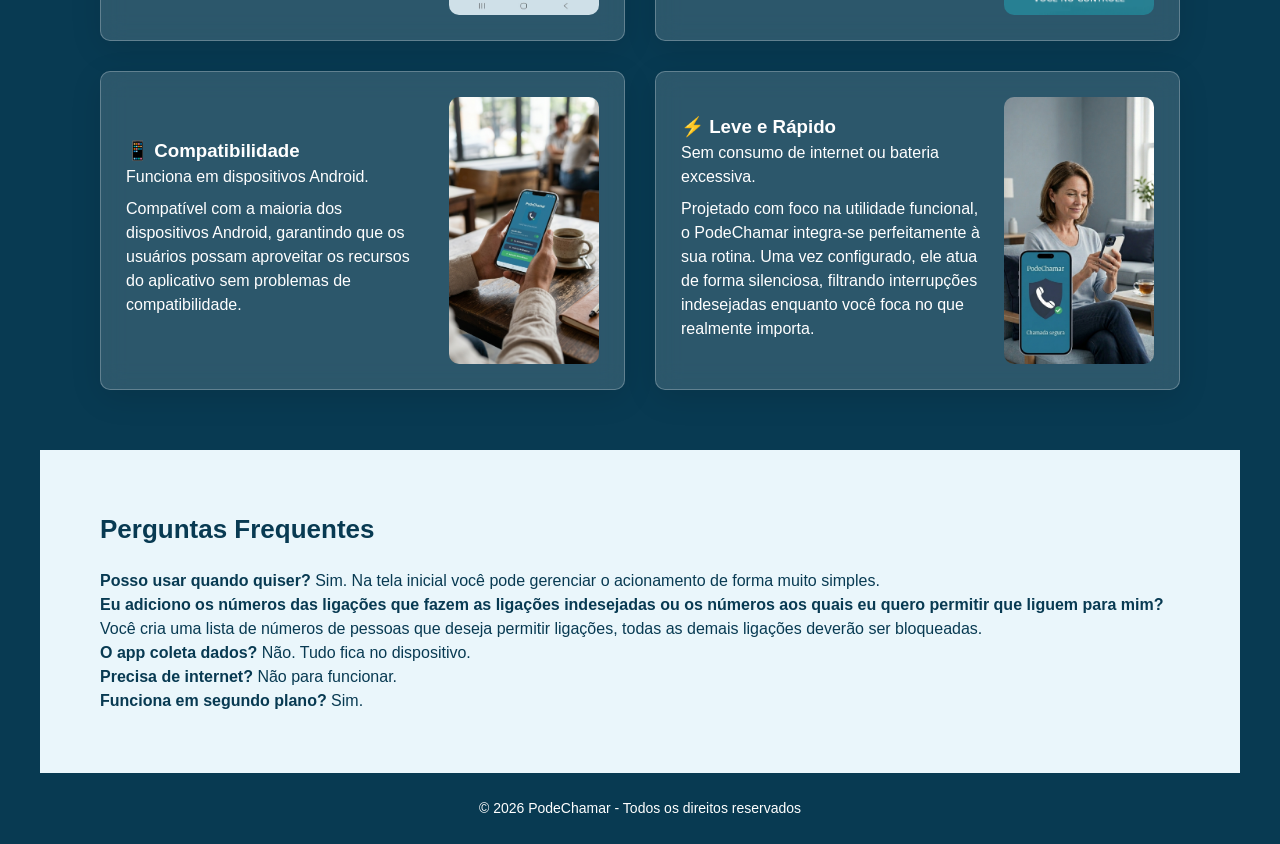
==== commit 78dd731e: "correção de imagem h.png e adequação de codigo." ====
--- a/index.html
+++ b/index.html
@@ -37,7 +37,7 @@
   </div>
 
   <div class="hero-image">
-    <img src="imagens/camp2.png" alt="PodeChamar">
+    <img src="imagens/h.png" alt="PodeChamar">
   </div>
 </section>
 
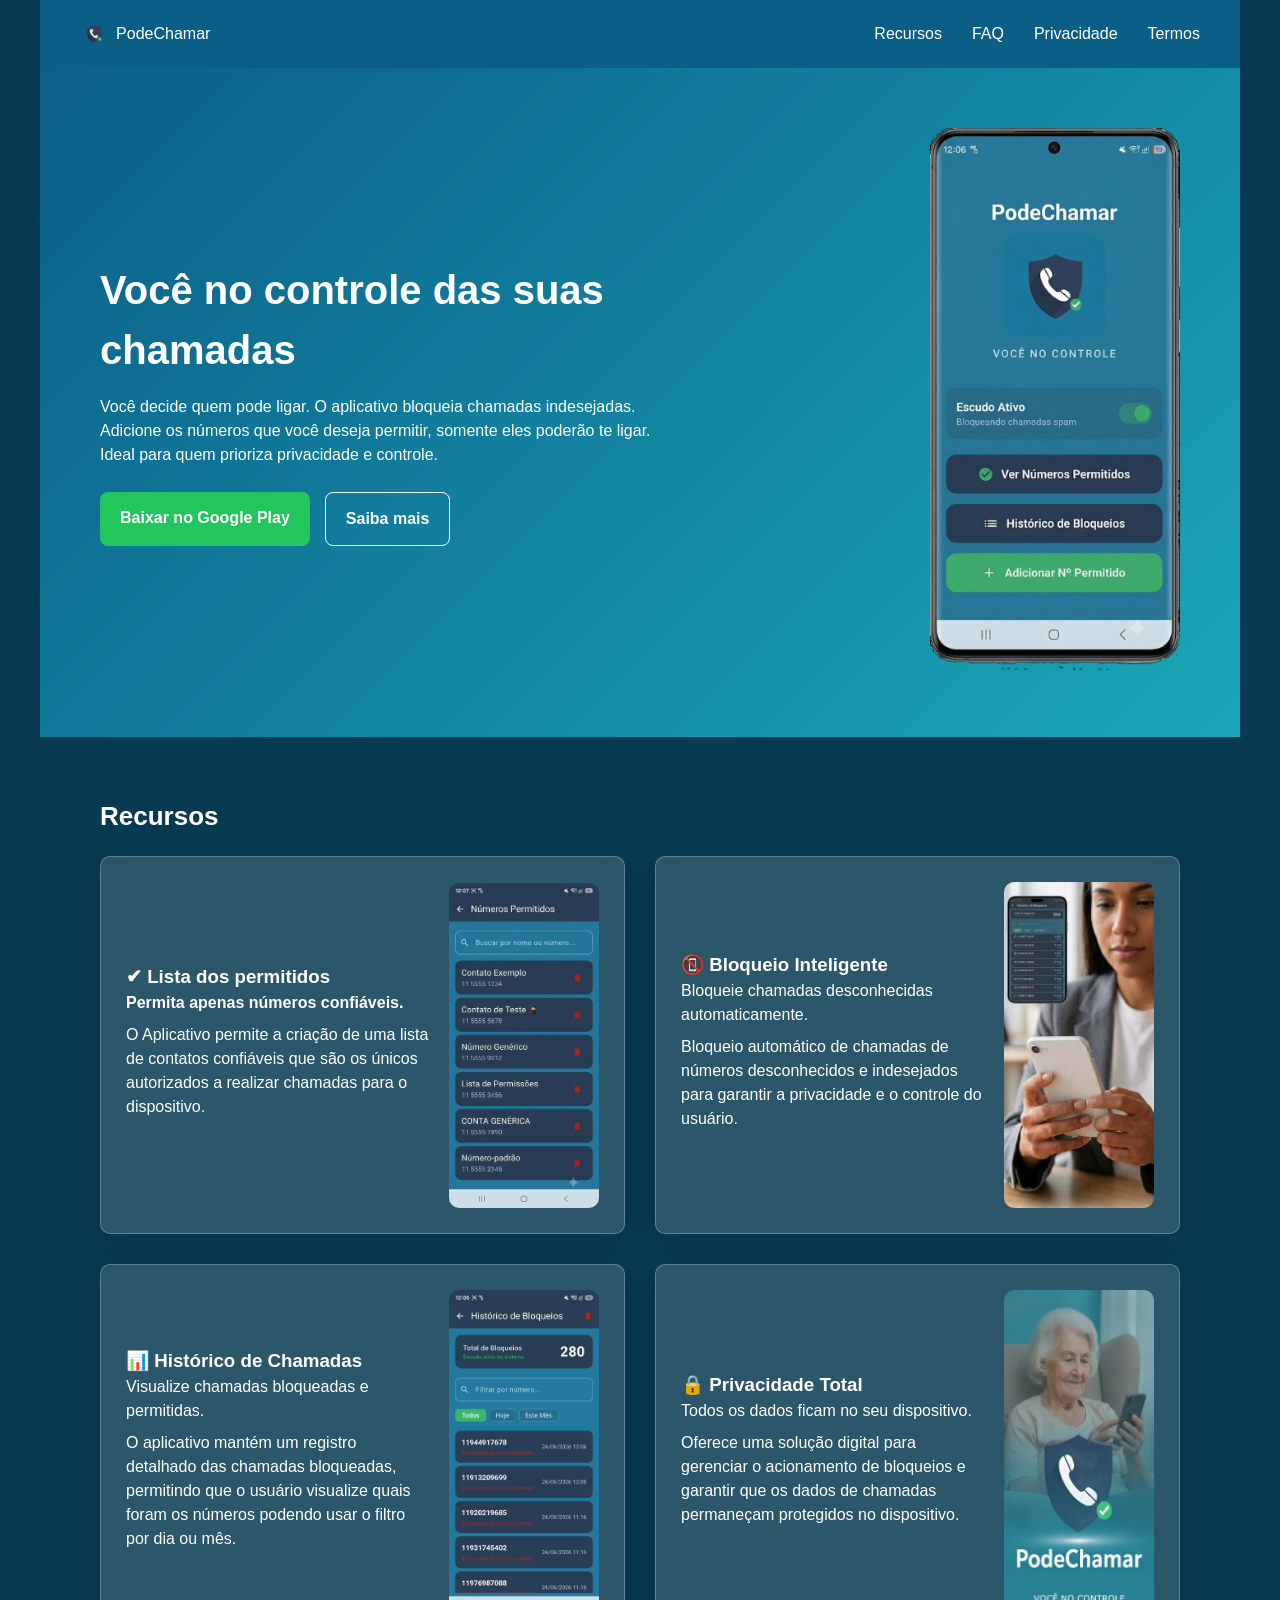
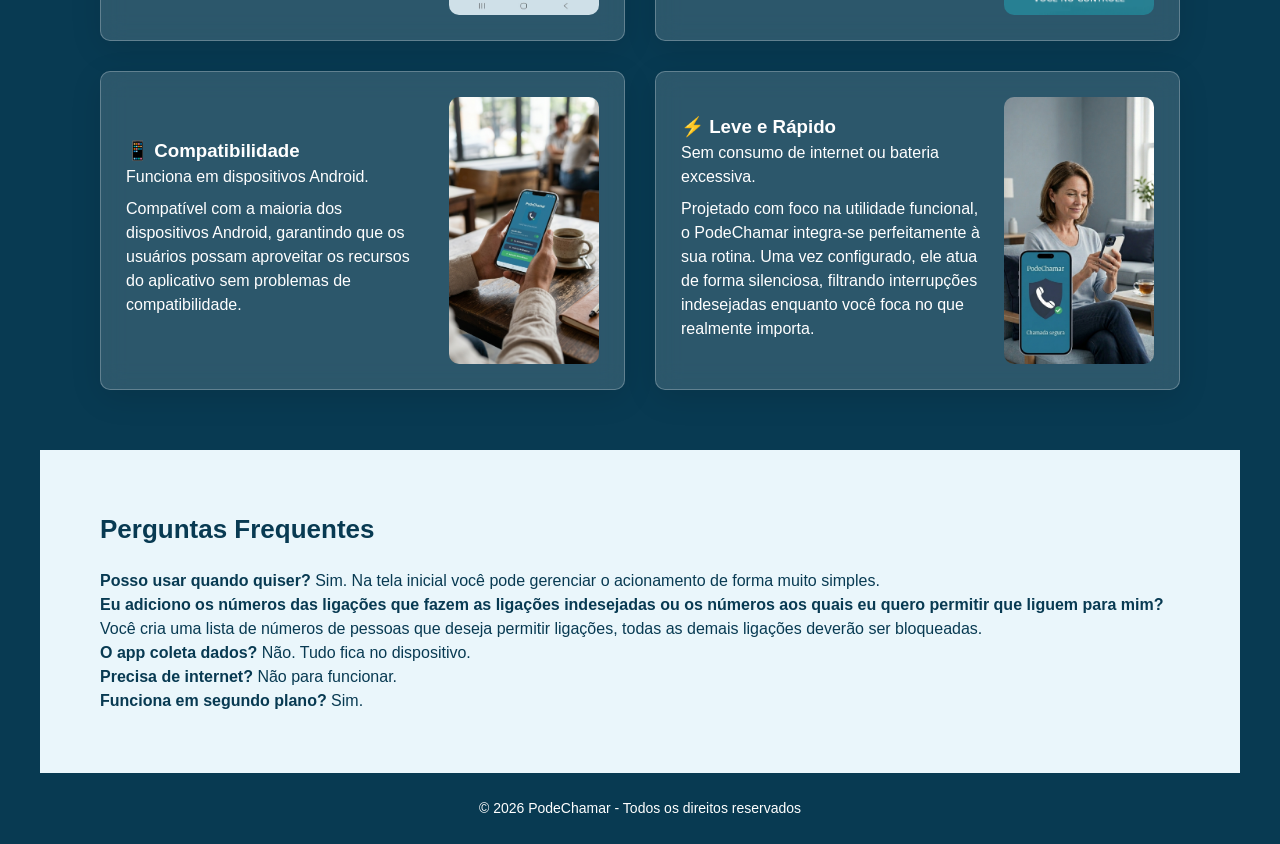
==== commit d48ba649: "Atualização do button da playstore" ====
--- a/index.html
+++ b/index.html
@@ -31,7 +31,7 @@
     <p>Ideal para quem prioriza privacidade e controle.</p>
 
     <div class="buttons">
-      <a class="btn-primary" href="#">Baixar App</a>
+      <a class="btn-primary" href="https://play.google.com/store/apps/details?id=com.podechamar.app" target="_blank" rel="noopener noreferrer">Baixar no Google Play</a>
       <a class="btn-secondary" href="#recursos">Saiba mais</a>
     </div>
   </div>
